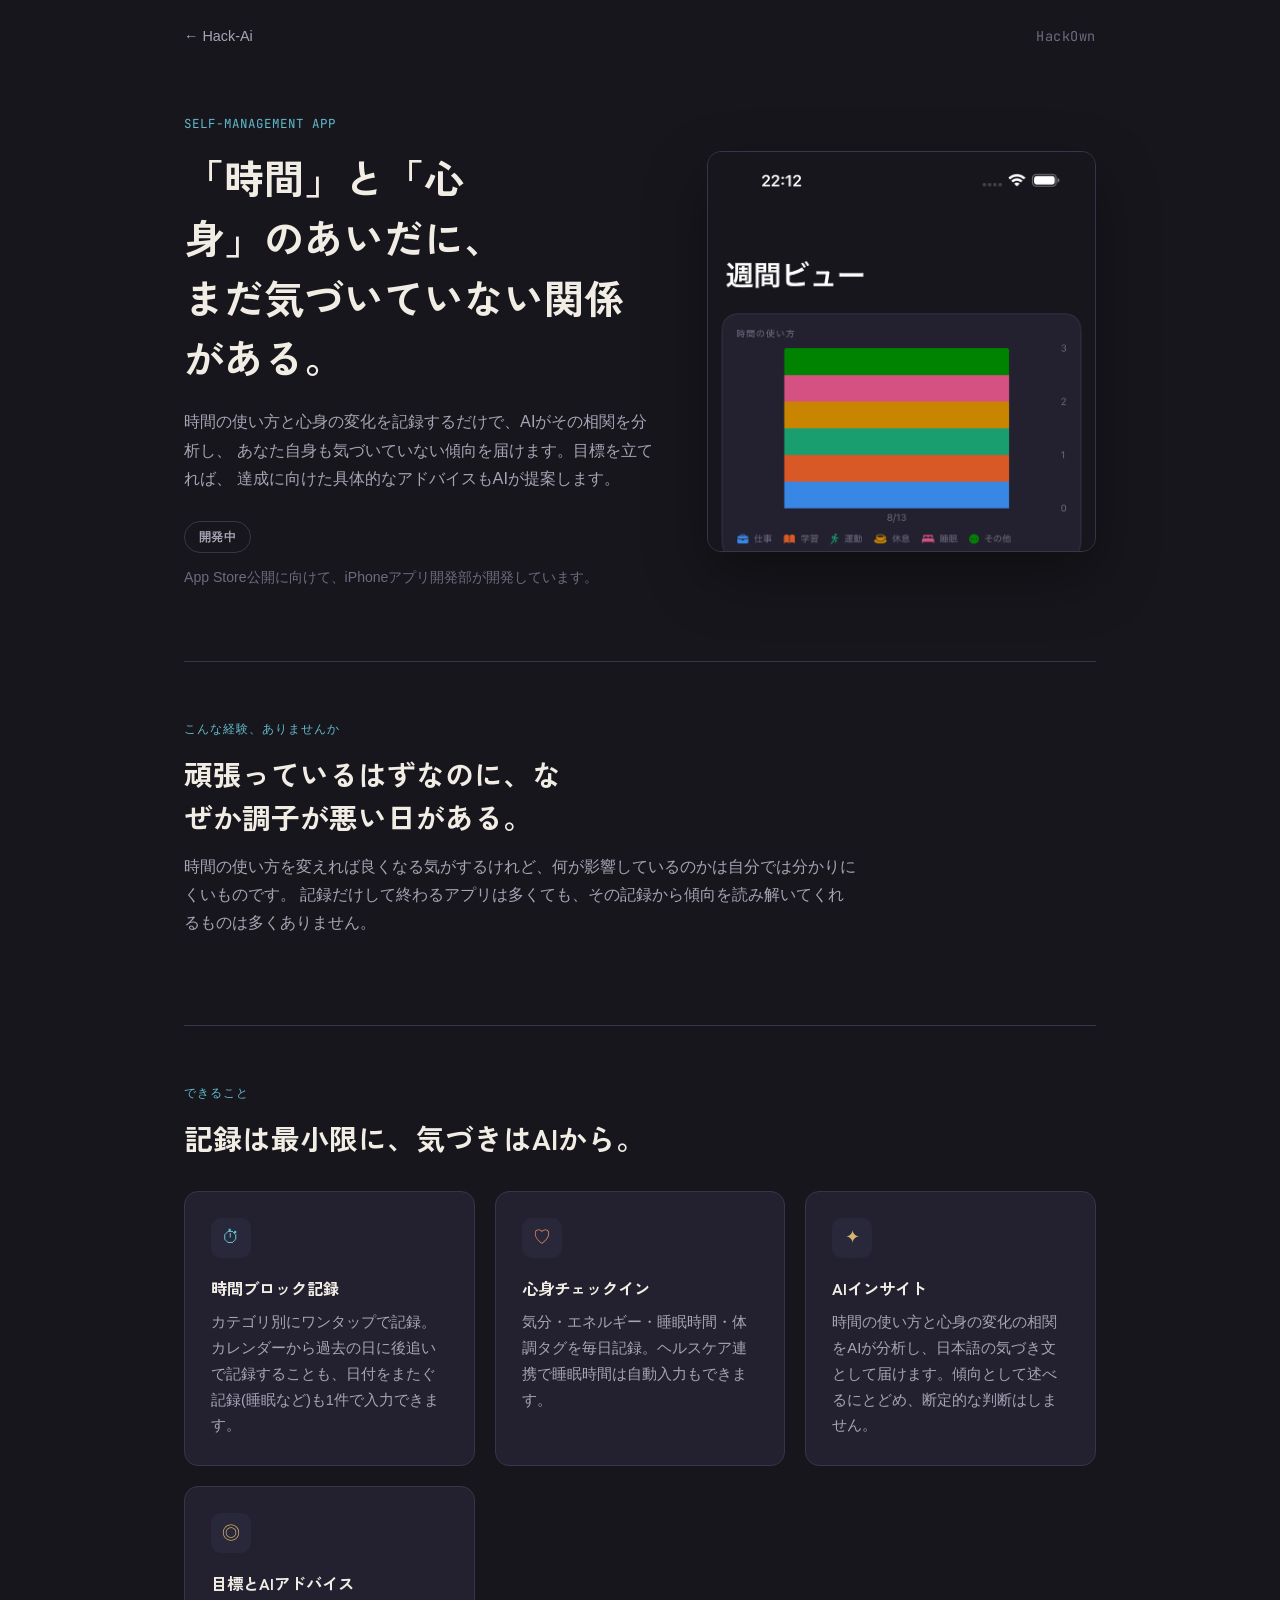
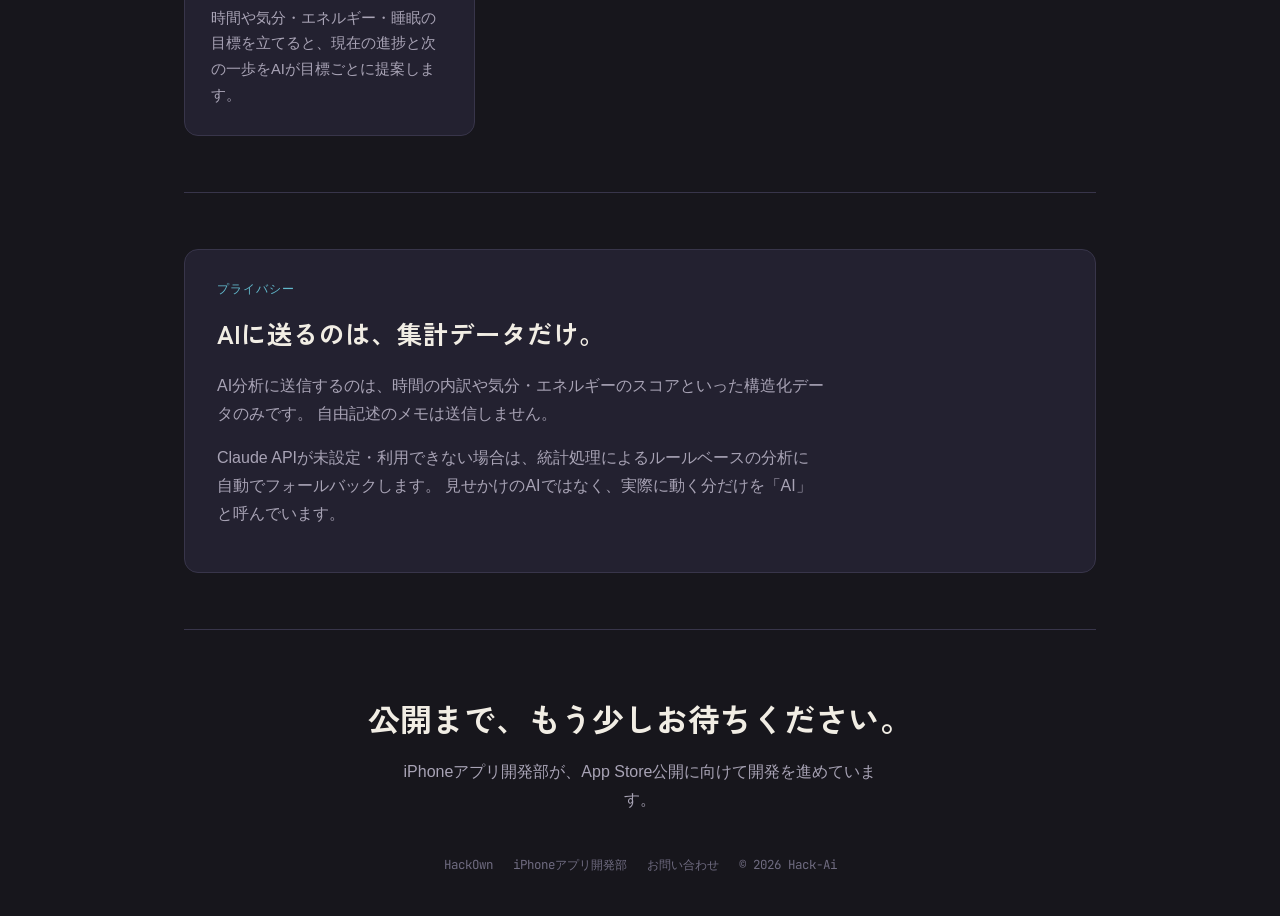
==== products/hackown/index.html @ 9331a6b6 "HackOwnの紹介ページ(LP)を追加し、実績カードからリンクする 既存の「ひとこと日記」LP(products/hitokoto-nikki/)と同じ構成(products/配下の専用ページ)で、" ====
<!doctype html>
<html lang="ja">
<head>
<meta charset="UTF-8">
<meta name="viewport" content="width=device-width, initial-scale=1.0">
<title>HackOwn — 時間と心身の変化を、AIが結びつける自己管理アプリ</title>
<meta name="description" content="「時間の使い方」と「心身の変化」を記録するだけで、AIがその相関を分析し気づきを届ける自己管理アプリ「HackOwn」。目標を立てれば、達成に向けたアドバイスもAIが提案します。">
<link rel="preconnect" href="https://fonts.googleapis.com">
<link rel="preconnect" href="https://fonts.gstatic.com" crossorigin>
<link href="https://fonts.googleapis.com/css2?family=Zen+Kaku+Gothic+New:wght@700;900&family=JetBrains+Mono:wght@500;600&display=swap" rel="stylesheet">
<style>
  :root {
    --bg: #17161C;
    --surface: #232130;
    --surface-alt: #29273A;
    --hairline: #38354A;
    --ink: #F1EDE4;
    --ink-dim: #A8A3B5;
    --ink-faint: #6F6B80;
    --time: #62B9CC;
    --time-dim: #3D5F6B;
    --vital: #E98A63;
    --insight: #D7B56E;
    --font-heading: "Zen Kaku Gothic New", -apple-system, "Hiragino Sans", "Yu Gothic", sans-serif;
    --font-body: -apple-system, BlinkMacSystemFont, "Hiragino Sans", "Yu Gothic", "Helvetica Neue", Arial, sans-serif;
    --font-mono: "JetBrains Mono", ui-monospace, SFMono-Regular, Menlo, monospace;
    --radius: 14px;
  }

  * { box-sizing: border-box; }

  body {
    margin: 0;
    background: var(--bg);
    color: var(--ink);
    font-family: var(--font-body);
    line-height: 1.75;
  }

  h1, h2, h3 { font-family: var(--font-heading); font-weight: 700; margin: 0; }

  a { color: var(--time); }

  .wrap { max-width: 960px; margin: 0 auto; padding: 0 24px; }

  .nav {
    display: flex;
    justify-content: space-between;
    align-items: center;
    padding: 24px 0;
  }

  .back-link { color: var(--ink-dim); text-decoration: none; font-size: 0.9rem; }
  .back-link:hover { color: var(--time); }

  .brand {
    font-family: var(--font-mono);
    font-size: 0.85rem;
    letter-spacing: 0.04em;
    color: var(--ink-faint);
  }

  .eyebrow {
    font-family: var(--font-mono);
    font-size: 0.78rem;
    letter-spacing: 0.08em;
    color: var(--time);
    margin-bottom: 12px;
  }

  .hero {
    padding: 40px 0 72px;
    display: grid;
    grid-template-columns: 1.1fr 0.9fr;
    gap: 48px;
    align-items: center;
  }

  .hero h1 {
    font-size: clamp(1.7rem, 3.4vw, 2.5rem);
    line-height: 1.5;
    text-wrap: balance;
  }

  .hero-sub {
    color: var(--ink-dim);
    font-size: 1.02rem;
    margin: 20px 0 28px;
    max-width: 34em;
  }

  .status-row { display: flex; align-items: center; gap: 12px; flex-wrap: wrap; }

  .badge {
    display: inline-block;
    font-family: var(--font-mono);
    font-size: 0.72rem;
    font-weight: 600;
    letter-spacing: 0.04em;
    padding: 5px 14px;
    border-radius: 999px;
    border: 1px solid var(--hairline);
    color: var(--ink-dim);
  }

  .status-note { color: var(--ink-faint); font-size: 0.88rem; }

  .hero-shot {
    border-radius: var(--radius);
    overflow: hidden;
    border: 1px solid var(--hairline);
    background: var(--surface);
    box-shadow: 0 24px 60px rgba(0, 0, 0, 0.35);
  }

  .hero-shot img { display: block; width: 100%; height: auto; }

  section { padding: 56px 0; border-top: 1px solid var(--hairline); }

  .section-head { max-width: 42em; margin-bottom: 32px; }

  .section-head h2 {
    font-size: clamp(1.35rem, 2.4vw, 1.8rem);
    line-height: 1.5;
    text-wrap: balance;
    margin-top: 6px;
  }

  .section-head p { color: var(--ink-dim); margin-top: 14px; }

  .feature-grid {
    display: grid;
    grid-template-columns: repeat(auto-fit, minmax(min(260px, 100%), 1fr));
    gap: 20px;
  }

  .feature {
    background: var(--surface);
    border: 1px solid var(--hairline);
    border-radius: var(--radius);
    padding: 26px;
  }

  .feature .glyph {
    width: 40px;
    height: 40px;
    border-radius: 10px;
    background: var(--surface-alt);
    display: flex;
    align-items: center;
    justify-content: center;
    font-size: 1.1rem;
    margin-bottom: 16px;
  }

  .feature h3 { font-size: 1.02rem; margin-bottom: 8px; }
  .feature p { color: var(--ink-dim); font-size: 0.92rem; margin: 0; }

  .glyph-time { color: var(--time); }
  .glyph-vital { color: var(--vital); }
  .glyph-insight { color: var(--insight); }

  .privacy-card {
    background: var(--surface);
    border: 1px solid var(--hairline);
    border-radius: var(--radius);
    padding: 28px 32px;
  }

  .privacy-card h2 { font-size: clamp(1.3rem, 2.2vw, 1.6rem); margin-bottom: 14px; }
  .privacy-card p { color: var(--ink-dim); max-width: 38em; }
  .privacy-card p + p { margin-top: 10px; }

  .footer-cta { text-align: center; padding: 64px 0 40px; }

  .footer-cta h2 {
    font-size: clamp(1.4rem, 2.6vw, 2rem);
    line-height: 1.5;
    text-wrap: balance;
  }

  .footer-cta p { color: var(--ink-dim); margin: 16px auto 0; max-width: 30em; }

  .footer-meta {
    margin-top: 40px;
    display: flex;
    gap: 20px;
    justify-content: center;
    flex-wrap: wrap;
    font-family: var(--font-mono);
    font-size: 0.78rem;
    color: var(--ink-faint);
  }

  .footer-meta a { color: var(--ink-faint); text-decoration: none; }
  .footer-meta a:hover { color: var(--time); }

  @media (max-width: 760px) {
    .hero { grid-template-columns: 1fr; padding-top: 8px; }
  }
</style>
</head>
<body>

<div class="wrap">
  <nav class="nav">
    <a href="../../" class="back-link">&larr; Hack-Ai</a>
    <div class="brand">HackOwn</div>
  </nav>

  <header class="hero">
    <div>
      <div class="eyebrow">SELF-MANAGEMENT APP</div>
      <h1>「時間」と「心身」のあいだに、<br>まだ気づいていない関係がある。</h1>
      <p class="hero-sub">
        時間の使い方と心身の変化を記録するだけで、AIがその相関を分析し、
        あなた自身も気づいていない傾向を届けます。目標を立てれば、
        達成に向けた具体的なアドバイスもAIが提案します。
      </p>
      <div class="status-row">
        <span class="badge">開発中</span>
        <span class="status-note">App Store公開に向けて、iPhoneアプリ開発部が開発しています。</span>
      </div>
    </div>

    <div class="hero-shot">
      <img src="../../assets/hackown-weekly.png" alt="HackOwnの週間ビュー画面。時間の使い方をカテゴリ別に色分けした棒グラフで表示している">
    </div>
  </header>

  <section>
    <div class="section-head">
      <div class="eyebrow">こんな経験、ありませんか</div>
      <h2>頑張っているはずなのに、なぜか調子が悪い日がある。</h2>
      <p>
        時間の使い方を変えれば良くなる気がするけれど、何が影響しているのかは自分では分かりにくいものです。
        記録だけして終わるアプリは多くても、その記録から傾向を読み解いてくれるものは多くありません。
      </p>
    </div>
  </section>

  <section>
    <div class="section-head">
      <div class="eyebrow">できること</div>
      <h2>記録は最小限に、気づきはAIから。</h2>
    </div>
    <div class="feature-grid">
      <div class="feature">
        <div class="glyph glyph-time">⏱</div>
        <h3>時間ブロック記録</h3>
        <p>カテゴリ別にワンタップで記録。カレンダーから過去の日に後追いで記録することも、日付をまたぐ記録(睡眠など)も1件で入力できます。</p>
      </div>
      <div class="feature">
        <div class="glyph glyph-vital">♡</div>
        <h3>心身チェックイン</h3>
        <p>気分・エネルギー・睡眠時間・体調タグを毎日記録。ヘルスケア連携で睡眠時間は自動入力もできます。</p>
      </div>
      <div class="feature">
        <div class="glyph glyph-insight">✦</div>
        <h3>AIインサイト</h3>
        <p>時間の使い方と心身の変化の相関をAIが分析し、日本語の気づき文として届けます。傾向として述べるにとどめ、断定的な判断はしません。</p>
      </div>
      <div class="feature">
        <div class="glyph glyph-insight">◎</div>
        <h3>目標とAIアドバイス</h3>
        <p>時間や気分・エネルギー・睡眠の目標を立てると、現在の進捗と次の一歩をAIが目標ごとに提案します。</p>
      </div>
    </div>
  </section>

  <section>
    <div class="privacy-card">
      <div class="eyebrow">プライバシー</div>
      <h2>AIに送るのは、集計データだけ。</h2>
      <p>
        AI分析に送信するのは、時間の内訳や気分・エネルギーのスコアといった構造化データのみです。
        自由記述のメモは送信しません。
      </p>
      <p>
        Claude APIが未設定・利用できない場合は、統計処理によるルールベースの分析に自動でフォールバックします。
        見せかけのAIではなく、実際に動く分だけを「AI」と呼んでいます。
      </p>
    </div>
  </section>

  <section class="footer-cta">
    <h2>公開まで、もう少しお待ちください。</h2>
    <p>iPhoneアプリ開発部が、App Store公開に向けて開発を進めています。</p>
    <div class="footer-meta">
      <span>HackOwn</span>
      <span>iPhoneアプリ開発部</span>
      <span><a href="../../#contact">お問い合わせ</a></span>
      <span><a href="../../">&copy; 2026 Hack-Ai</a></span>
    </div>
  </section>
</div>

</body>
</html>
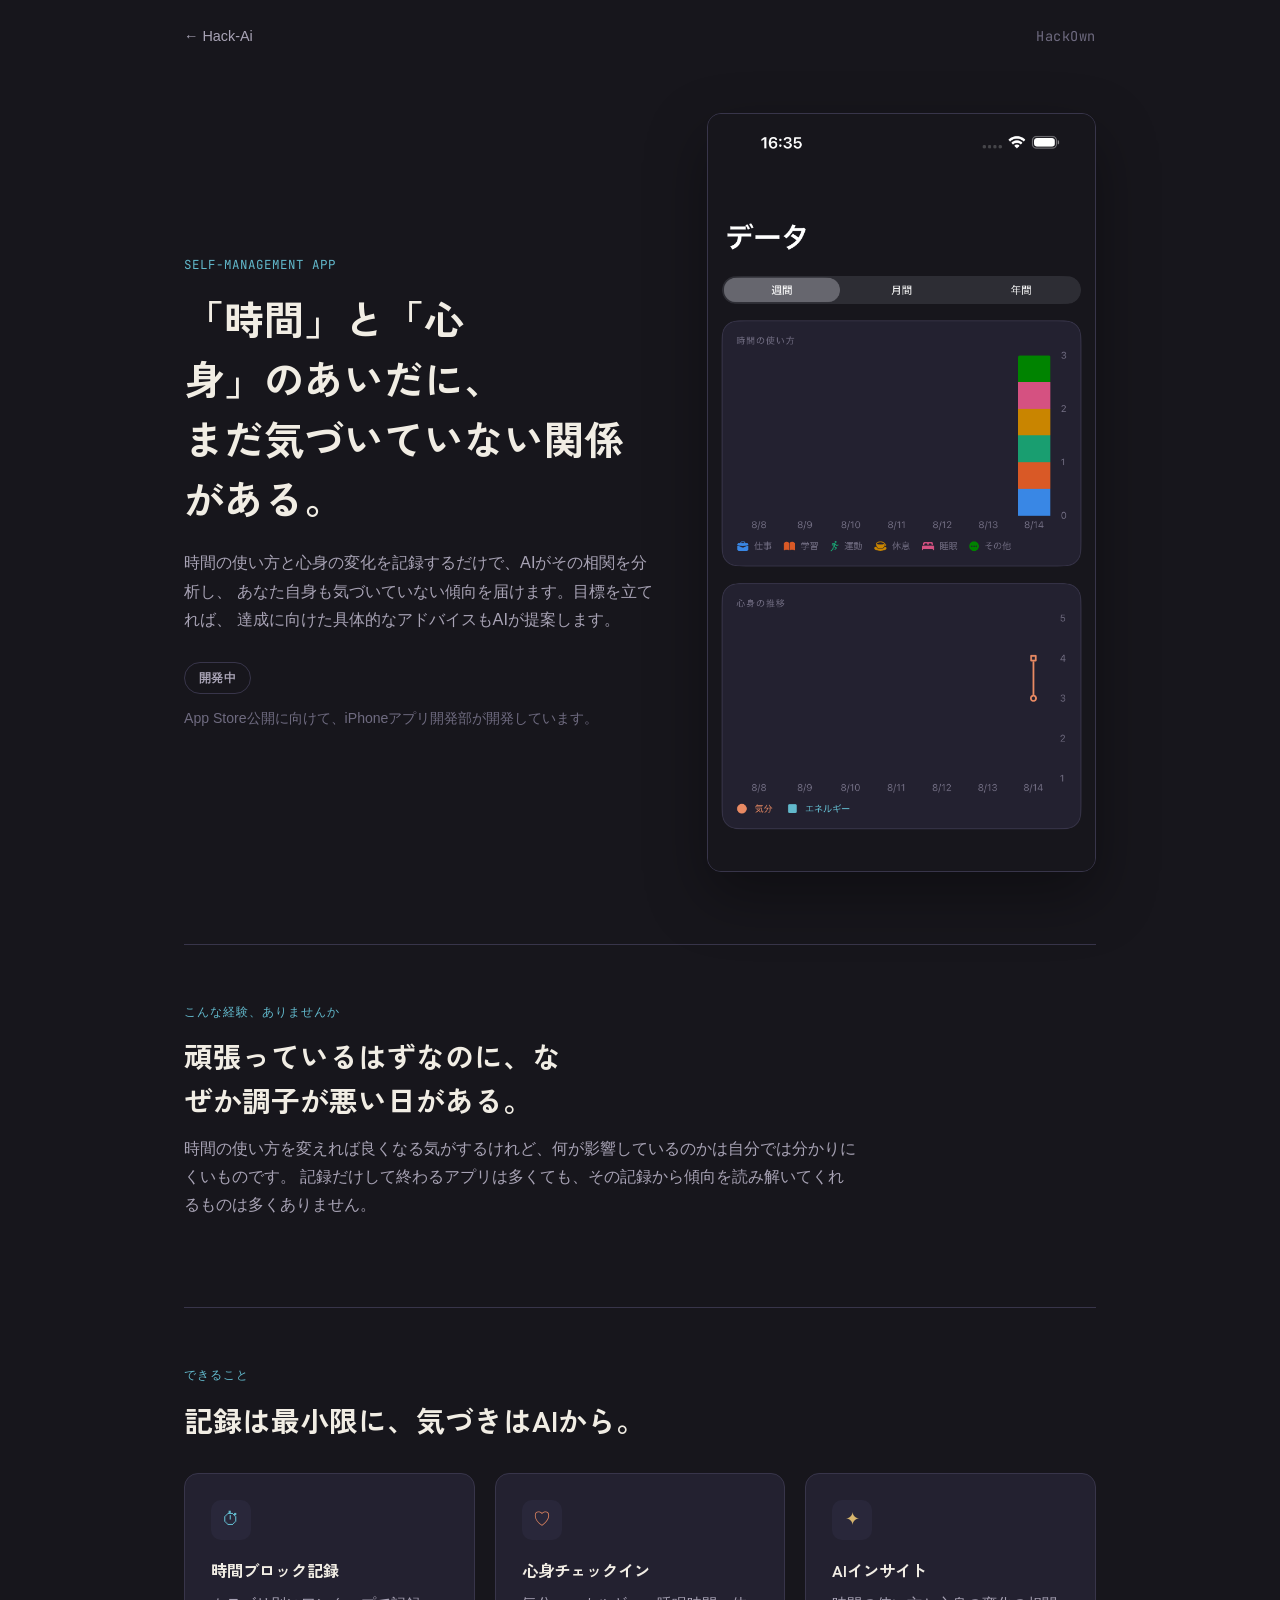
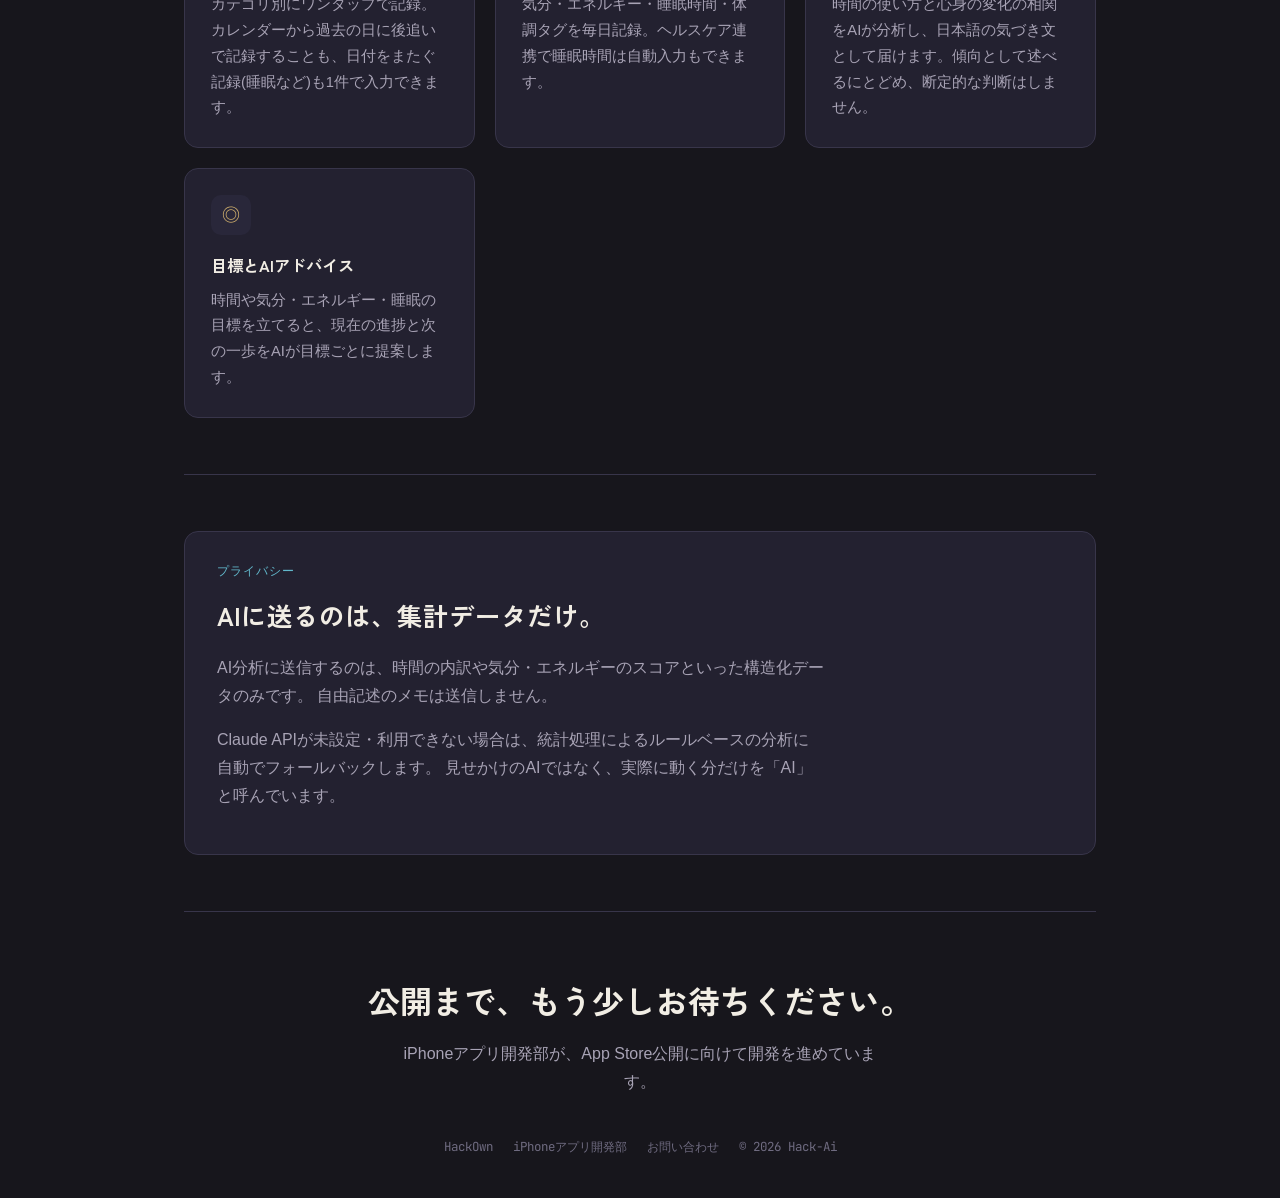
==== commit 45bedcfd: "HackOwnページ: 「週間ビュー」の古い画像・説明文を現状に合わせて修正 iphone-app-dept PR #27で「週間」タブが「データ」に改名され、週間/月間/年間を 切り替えられるように" ====
--- a/products/hackown/index.html
+++ b/products/hackown/index.html
@@ -224,7 +224,7 @@
     </div>
 
     <div class="hero-shot">
-      <img src="../../assets/hackown-weekly.png" alt="HackOwnの週間ビュー画面。時間の使い方をカテゴリ別に色分けした棒グラフで表示している">
+      <img src="../../assets/hackown-data.png" alt="HackOwnのデータ画面。週間・月間・年間を切り替えながら、時間の使い方をカテゴリ別に色分けした棒グラフと、気分・エネルギーの推移を確認できる">
     </div>
   </header>
 
